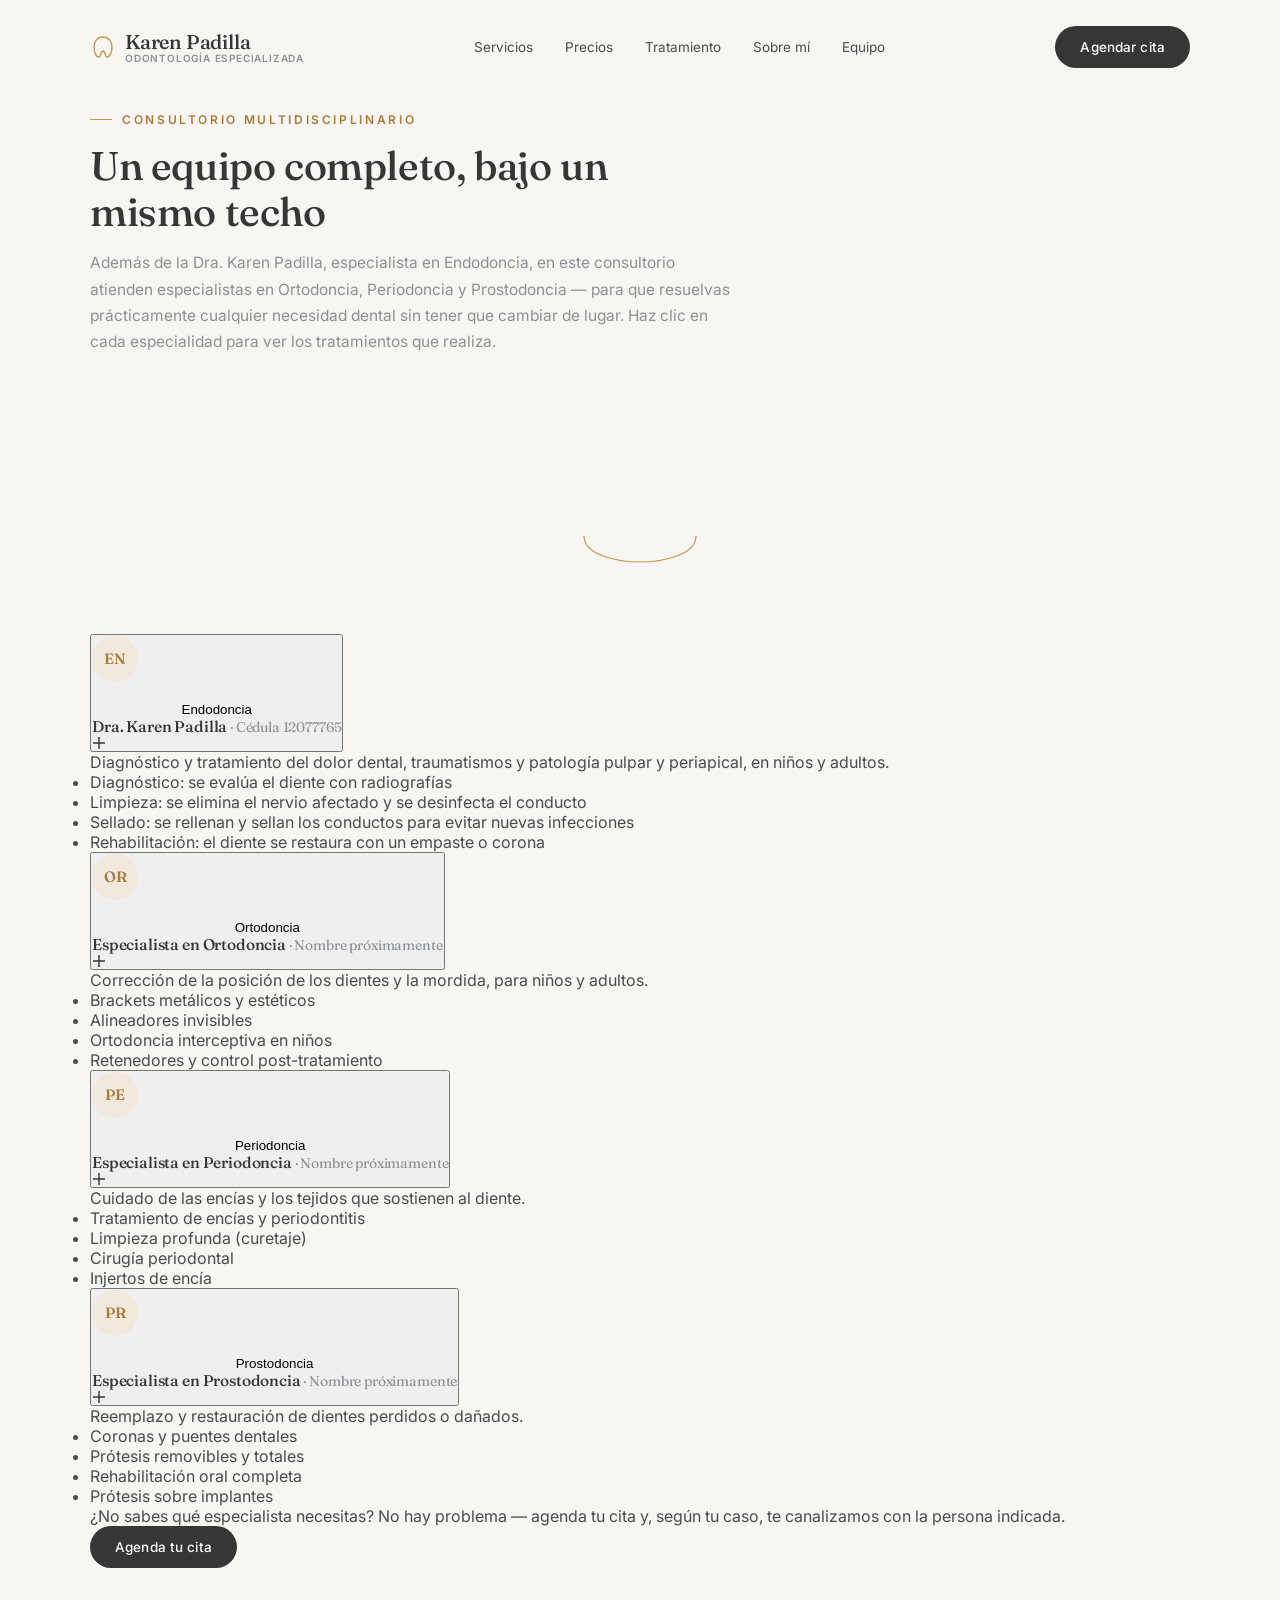
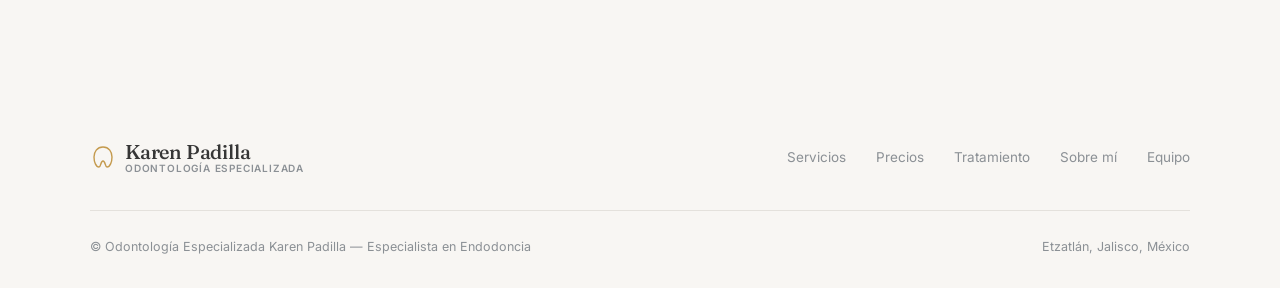
==== equipo.html @ 97d631e5 "Primera versión del sitio" ====
<!DOCTYPE html>
<html lang="es">
<head>
<meta charset="UTF-8">
<meta name="viewport" content="width=device-width, initial-scale=1.0">
<title>Nuestro Equipo — Karen Padilla Odontología Especializada</title>
<link rel="preconnect" href="https://fonts.googleapis.com">
<link href="https://fonts.googleapis.com/css2?family=Fraunces:ital,opsz,wght@0,9..144,300;0,9..144,400;0,9..144,500;0,9..144,600;1,9..144,400&family=Inter:wght@300;400;500;600&display=swap" rel="stylesheet">
<link rel="stylesheet" href="css/style.css">
</head>
<body>

<header id="siteHeader">
  <div class="wrap">
    <nav>
      <a href="index.html" class="logo">
        <svg viewBox="0 0 26 26" fill="none"><path d="M13 3 C7 3 4 8 4 13 C4 18 6 23 9 23 C11 23 10.5 17 13 17 C15.5 17 15 23 17 23 C20 23 22 18 22 13 C22 8 19 3 13 3 Z" stroke="#C49A4D" stroke-width="1.4"/></svg>
        <span>Karen Padilla<small>Odontología especializada</small></span>
      </a>
      <div class="nav-links">
        <a href="index.html#servicios">Servicios</a>
        <a href="index.html#precios">Precios</a>
        <a href="index.html#proceso">Tratamiento</a>
        <a href="index.html#sobre-mi">Sobre mí</a>
        <a href="equipo.html">Equipo</a>
      </div>
      <a href="index.html#contacto" class="btn btn-primary">Agendar cita</a>
    </nav>
  </div>
</header>

<section class="team-page-hero">
  <div class="wrap">
    <div class="section-head reveal">
      <div class="eyebrow">Consultorio multidisciplinario</div>
      <h2>Un equipo completo, bajo un mismo techo</h2>
      <p>Además de la Dra. Karen Padilla, especialista en Endodoncia, en este consultorio atienden especialistas en Ortodoncia, Periodoncia y Prostodoncia — para que resuelvas prácticamente cualquier necesidad dental sin tener que cambiar de lugar. Haz clic en cada especialidad para ver los tratamientos que realiza.</p>
    </div>
  </div>
</section>

<div class="arc-divider">
  <svg viewBox="0 0 120 34"><path d="M4 4 C4 24 40 30 60 30 C80 30 116 24 116 4" stroke="#C49A4D" stroke-width="1.2" fill="none"/></svg>
</div>

<section style="padding-top:60px;">
  <div class="wrap">
    <div class="accordion">

      <div class="acc-item open reveal">
        <button class="acc-head">
          <div class="team-initials">EN</div>
          <div class="acc-head-text">
            <span class="team-role">Endodoncia</span>
            <h3>Dra. Karen Padilla <span style="color:var(--ink-soft); font-weight:400; font-size:14px;">· Cédula 12077765</span></h3>
          </div>
          <div class="acc-toggle"><svg width="14" height="14" viewBox="0 0 14 14"><path d="M7 1v12M1 7h12" stroke="#363636" stroke-width="1.4"/></svg></div>
        </button>
        <div class="acc-body">
          <div class="acc-body-inner">
            <p>Diagnóstico y tratamiento del dolor dental, traumatismos y patología pulpar y periapical, en niños y adultos.</p>
            <ul>
              <li>Diagnóstico: se evalúa el diente con radiografías</li>
              <li>Limpieza: se elimina el nervio afectado y se desinfecta el conducto</li>
              <li>Sellado: se rellenan y sellan los conductos para evitar nuevas infecciones</li>
              <li>Rehabilitación: el diente se restaura con un empaste o corona</li>
            </ul>
          </div>
        </div>
      </div>

      <div class="acc-item reveal">
        <button class="acc-head">
          <div class="team-initials">OR</div>
          <div class="acc-head-text">
            <span class="team-role">Ortodoncia</span>
            <h3>Especialista en Ortodoncia <span style="color:var(--ink-soft); font-weight:400; font-size:14px;">· Nombre próximamente</span></h3>
          </div>
          <div class="acc-toggle"><svg width="14" height="14" viewBox="0 0 14 14"><path d="M7 1v12M1 7h12" stroke="#363636" stroke-width="1.4"/></svg></div>
        </button>
        <div class="acc-body">
          <div class="acc-body-inner">
            <p>Corrección de la posición de los dientes y la mordida, para niños y adultos.</p>
            <ul>
              <li>Brackets metálicos y estéticos</li>
              <li>Alineadores invisibles</li>
              <li>Ortodoncia interceptiva en niños</li>
              <li>Retenedores y control post-tratamiento</li>
            </ul>
          </div>
        </div>
      </div>

      <div class="acc-item reveal">
        <button class="acc-head">
          <div class="team-initials">PE</div>
          <div class="acc-head-text">
            <span class="team-role">Periodoncia</span>
            <h3>Especialista en Periodoncia <span style="color:var(--ink-soft); font-weight:400; font-size:14px;">· Nombre próximamente</span></h3>
          </div>
          <div class="acc-toggle"><svg width="14" height="14" viewBox="0 0 14 14"><path d="M7 1v12M1 7h12" stroke="#363636" stroke-width="1.4"/></svg></div>
        </button>
        <div class="acc-body">
          <div class="acc-body-inner">
            <p>Cuidado de las encías y los tejidos que sostienen al diente.</p>
            <ul>
              <li>Tratamiento de encías y periodontitis</li>
              <li>Limpieza profunda (curetaje)</li>
              <li>Cirugía periodontal</li>
              <li>Injertos de encía</li>
            </ul>
          </div>
        </div>
      </div>

      <div class="acc-item reveal">
        <button class="acc-head">
          <div class="team-initials">PR</div>
          <div class="acc-head-text">
            <span class="team-role">Prostodoncia</span>
            <h3>Especialista en Prostodoncia <span style="color:var(--ink-soft); font-weight:400; font-size:14px;">· Nombre próximamente</span></h3>
          </div>
          <div class="acc-toggle"><svg width="14" height="14" viewBox="0 0 14 14"><path d="M7 1v12M1 7h12" stroke="#363636" stroke-width="1.4"/></svg></div>
        </button>
        <div class="acc-body">
          <div class="acc-body-inner">
            <p>Reemplazo y restauración de dientes perdidos o dañados.</p>
            <ul>
              <li>Coronas y puentes dentales</li>
              <li>Prótesis removibles y totales</li>
              <li>Rehabilitación oral completa</li>
              <li>Prótesis sobre implantes</li>
            </ul>
          </div>
        </div>
      </div>

    </div>

    <div class="team-cta reveal">
      <p>¿No sabes qué especialista necesitas? No hay problema — agenda tu cita y, según tu caso, te canalizamos con la persona indicada.</p>
      <a href="index.html#contacto" class="btn btn-primary">Agenda tu cita</a>
    </div>
  </div>
</section>

<footer>
  <div class="wrap">
    <div class="foot-grid">
      <a href="index.html" class="logo">
        <svg viewBox="0 0 26 26" fill="none"><path d="M13 3 C7 3 4 8 4 13 C4 18 6 23 9 23 C11 23 10.5 17 13 17 C15.5 17 15 23 17 23 C20 23 22 18 22 13 C22 8 19 3 13 3 Z" stroke="#C49A4D" stroke-width="1.4"/></svg>
        <span>Karen Padilla<small>Odontología especializada</small></span>
      </a>
      <div class="foot-links">
        <a href="index.html#servicios">Servicios</a>
        <a href="index.html#precios">Precios</a>
        <a href="index.html#proceso">Tratamiento</a>
        <a href="index.html#sobre-mi">Sobre mí</a>
        <a href="equipo.html">Equipo</a>
      </div>
    </div>
    <div class="foot-bottom">
      <span>© Odontología Especializada Karen Padilla — Especialista en Endodoncia</span>
      <span>Etzatlán, Jalisco, México</span>
    </div>
  </div>
</footer>

<script src="js/script.js"></script>
</body>
</html>
---- css/style.css ----
:root{
    --bg: #F8F6F3;
    --bg-deep: #F1E8DE;
    --bg-card: #FFFFFF;
    --ink: #4B4B4B;
    --ink-soft: #8B9095;
    --clay: #C49A4D;
    --clay-deep: #A87D3C;
    --pine: #4B4B4B;
    --pine-deep: #363636;
    --gold: #C49A4D;
    --rose: #E7B39E;
    --wood: #D5BC96;
    --marble: #C9CDD1;
    --line: #E4E1DC;
  }

  *{margin:0;padding:0;box-sizing:border-box;}
  html{scroll-behavior:smooth;}
  body{
    background:var(--bg);
    color:var(--ink);
    font-family:'Inter',sans-serif;
    font-weight:400;
    overflow-x:hidden;
    -webkit-font-smoothing:antialiased;
  }
  ::selection{background:var(--clay);color:#fff;}

  h1,h2,h3,.serif{
    font-family:'Fraunces', serif;
    font-weight:500;
    color:var(--pine-deep);
    letter-spacing:-0.01em;
  }

  .eyebrow{
    font-family:'Inter',sans-serif;
    font-size:12px;
    letter-spacing:0.22em;
    text-transform:uppercase;
    color:var(--clay-deep);
    font-weight:600;
    display:flex;
    align-items:center;
    gap:10px;
  }
  .eyebrow::before{
    content:'';
    width:22px;height:1px;
    background:var(--clay);
    display:inline-block;
  }

  a{color:inherit;text-decoration:none;}
  img,svg{display:block;max-width:100%;}

  .wrap{max-width:1180px; margin:0 auto; padding:0 40px;}

  .reveal{opacity:0; transform:translateY(28px); transition:opacity .9s cubic-bezier(.16,1,.3,1), transform .9s cubic-bezier(.16,1,.3,1);}
  .reveal.in{opacity:1; transform:translateY(0);}
  @media (prefers-reduced-motion: reduce){ .reveal{opacity:1;transform:none;transition:none;} }

  /* ---------- nav ---------- */
  header{position:fixed; top:0; left:0; right:0; z-index:100; padding:26px 0; transition:padding .4s ease, background .4s ease, box-shadow .4s ease;}
  header.scrolled{padding:16px 0; background:rgba(248,246,243,0.9); backdrop-filter:blur(14px); box-shadow:0 1px 0 var(--line);}
  nav{display:flex; align-items:center; justify-content:space-between;}
  .logo{font-family:'Fraunces',serif; font-size:20px; font-weight:500; color:var(--pine-deep); display:flex; align-items:center; gap:9px; letter-spacing:-0.01em; line-height:1.15;}
  .logo svg{width:26px;height:26px; flex:none;}
  .logo small{display:block; font-family:'Inter',sans-serif; font-size:10px; letter-spacing:0.08em; text-transform:uppercase; color:var(--ink-soft); font-weight:600;}
  .nav-links{display:flex; gap:32px; align-items:center; font-size:13.5px; color:var(--ink);}
  .nav-links a{position:relative; padding:4px 0;}
  .nav-links a::after{content:''; position:absolute; left:0; bottom:0; width:0; height:1px; background:var(--clay); transition:width .35s ease;}
  .nav-links a:hover::after{width:100%;}
  .btn{display:inline-flex; align-items:center; gap:8px; padding:12px 24px; border-radius:100px; font-size:13.5px; font-weight:500; letter-spacing:0.01em; cursor:pointer; border:1px solid transparent; transition:transform .35s cubic-bezier(.16,1,.3,1), box-shadow .35s ease, background .35s ease, color .35s ease;}
  .btn-primary{background:var(--pine-deep); color:#fff;}
  .btn-primary:hover{background:var(--clay-deep); transform:translateY(-2px); box-shadow:0 10px 24px -8px rgba(196,154,77,0.55);}
  .btn-ghost{border-color:var(--pine-deep); color:var(--pine-deep);}
  .btn-ghost:hover{background:var(--pine-deep); color:#fff; transform:translateY(-2px);}

  /* ---------- hero ---------- */
  .hero{position:relative; padding:180px 0 120px; overflow:hidden;}
  .hero-grid{display:grid; grid-template-columns:1.05fr 0.95fr; gap:40px; align-items:center;}
  .hero h1{font-size:clamp(38px, 4.8vw, 62px); line-height:1.06; margin:22px 0 26px;}
  .hero h1 em{font-style:italic; color:var(--clay-deep); font-weight:400;}
  .hero p{font-size:17px; line-height:1.7; color:var(--ink); max-width:460px; margin-bottom:38px;}
  .hero-ctas{display:flex; gap:16px; align-items:center; margin-bottom:56px; flex-wrap:wrap;}
  .hero-trust{display:flex; gap:34px; padding-top:30px; border-top:1px solid var(--line); flex-wrap:wrap;}
  .hero-trust div{display:flex; flex-direction:column; gap:2px;}
  .hero-trust b{font-family:'Fraunces',serif; font-size:22px; color:var(--pine-deep); font-weight:500;}
  .hero-trust span{font-size:12px; color:var(--ink-soft);}

  .hero-visual{position:relative; height:560px;}
  .arc-frame{position:absolute; inset:0; display:flex; align-items:center; justify-content:center;}
  .arc-photo{width:340px; height:420px; border-radius:170px 170px 20px 20px; background:linear-gradient(160deg, var(--wood), var(--rose)); position:relative; display:flex; align-items:center; justify-content:center; color:rgba(255,255,255,0.8); font-size:12.5px; letter-spacing:0.1em; text-transform:uppercase; box-shadow:0 40px 70px -30px rgba(54,54,54,0.35); overflow:hidden; text-align:center; padding:0 30px;}
  .arc-badge{position:absolute; background:var(--bg-card); border-radius:16px; padding:16px 18px; box-shadow:0 18px 40px -18px rgba(54,54,54,0.28); display:flex; align-items:center; gap:12px; font-size:13px; animation:float 6s ease-in-out infinite;}
  .arc-badge b{display:block; font-family:'Fraunces',serif; font-size:16px; color:var(--pine-deep); font-weight:500;}
  .arc-badge span{color:var(--ink-soft); font-size:11.5px;}
  .badge-1{top:8%; left:-2%; animation-delay:0s;}
  .badge-2{bottom:10%; right:-4%; animation-delay:1.6s;}
  @keyframes float{0%,100%{transform:translateY(0);} 50%{transform:translateY(-12px);}}

  .smile-line{position:absolute; inset:0; pointer-events:none;}
  .smile-line path{stroke:var(--clay); stroke-width:1.4; fill:none; stroke-dasharray:900; stroke-dashoffset:900; animation:draw 2.6s cubic-bezier(.16,1,.3,1) 0.3s forwards;}
  @keyframes draw{ to{ stroke-dashoffset:0; } }

  .arc-divider{display:flex; justify-content:center; padding:0 0 8px;}
  .arc-divider svg{width:120px; height:34px;}

  section{padding:112px 0;}
  .section-head{max-width:640px; margin-bottom:64px;}
  .section-head h2{font-size:clamp(28px,3.2vw,40px); margin-top:16px; line-height:1.14;}
  .section-head p{color:var(--ink-soft); font-size:15.5px; margin-top:16px; line-height:1.7;}
  .center{text-align:center; margin-left:auto; margin-right:auto;}
  .bg-deep{background:var(--bg-deep);}

  /* ---------- areas de atencion ---------- */
  .treat-grid{display:grid; grid-template-columns:repeat(3,1fr); gap:1px; background:var(--line); border:1px solid var(--line); border-radius:22px; overflow:hidden;}
  .treat-card{background:var(--bg-card); padding:40px 32px; transition:background .4s ease, transform .4s ease; position:relative;}
  .treat-card:hover{background:var(--bg-deep); transform:translateY(-4px);}
  .treat-tag{font-size:11px; letter-spacing:0.1em; text-transform:uppercase; color:var(--clay-deep); font-weight:600; margin-bottom:18px; display:block;}
  .treat-card h3{font-size:19px; margin-bottom:10px; font-weight:500;}
  .treat-card p{font-size:14px; color:var(--ink-soft); line-height:1.65;}

  /* ---------- precios ---------- */
  .price-note{font-size:13.5px; color:var(--ink-soft); margin-top:-40px; margin-bottom:44px; max-width:600px; line-height:1.6;}
  .price-highlight{display:grid; grid-template-columns:1fr 1fr; gap:20px; margin-bottom:20px;}
  .price-card{background:var(--bg-card); border:1px solid var(--line); border-radius:20px; padding:30px 32px; display:flex; justify-content:space-between; align-items:center;}
  .price-card h3{font-size:17px; font-weight:500; margin-bottom:4px;}
  .price-card span{font-size:13px; color:var(--ink-soft);}
  .price-tag{font-family:'Fraunces',serif; font-size:15px; color:var(--clay-deep); font-style:italic;}
  .price-list{background:var(--bg-card); border:1px solid var(--line); border-radius:20px; padding:10px 32px;}
  .price-row{display:flex; justify-content:space-between; align-items:center; padding:18px 0; border-bottom:1px solid var(--line); font-size:14.5px;}
  .price-row:last-child{border-bottom:none;}
  .price-row span{color:var(--clay-deep); font-family:'Fraunces',serif; font-style:italic; font-size:14px;}

  /* ---------- proceso ---------- */
  .process-grid{display:grid; grid-template-columns:repeat(4,1fr); gap:30px;}
  .process-step{position:relative; padding-top:6px;}
  .process-num{font-family:'Fraunces',serif; font-size:14px; color:var(--clay); font-style:italic; margin-bottom:18px; display:block;}
  .process-step h3{font-size:18px; margin-bottom:10px; font-weight:500;}
  .process-step p{font-size:14px; color:var(--ink-soft); line-height:1.65;}
  .process-line{position:absolute; top:0; left:-15px; width:1px; height:100%; background:var(--line);}
  .process-step:first-child .process-line{display:none;}

  /* ---------- sobre mi ---------- */
  .why-grid{display:grid; grid-template-columns:0.85fr 1.15fr; gap:70px; align-items:center;}
  .why-photo{aspect-ratio:4/5; border-radius:24px; background:linear-gradient(155deg, var(--marble), var(--bg-deep)); display:flex; align-items:center; justify-content:center; color:var(--ink-soft); font-size:12.5px; letter-spacing:0.08em; text-transform:uppercase; position:relative; overflow:hidden; text-align:center; padding:0 24px;}
  .why-photo::before{content:''; position:absolute; inset:18px; border:1px solid rgba(255,255,255,0.5); border-radius:16px;}
  .why-list{display:flex; flex-direction:column;}
  .why-item{display:flex; gap:16px; padding:18px 0; border-bottom:1px solid var(--line); align-items:flex-start;}
  .why-item:first-child{padding-top:0;}
  .why-item:last-child{border-bottom:none;}
  .why-item svg{flex:none; margin-top:3px;}
  .why-item p{font-size:15px; color:var(--ink); line-height:1.65;}
  .credential-row{display:flex; gap:28px; margin-top:30px; flex-wrap:wrap;}
  .credential{display:flex; flex-direction:column; gap:3px;}
  .credential b{font-family:'Fraunces',serif; font-size:15px; color:var(--pine-deep); font-weight:500;}
  .credential span{font-size:12px; color:var(--ink-soft);}

  /* ---------- familia ---------- */
  .family-grid{display:grid; grid-template-columns:1fr 1fr; gap:26px;}
  .family-card{background:var(--bg-card); border:1px solid var(--line); border-radius:22px; padding:40px 36px;}
  .family-tag{font-size:11px; letter-spacing:0.1em; text-transform:uppercase; color:var(--clay-deep); font-weight:600;}
  .family-card h3{font-size:22px; margin:14px 0 12px; font-weight:500;}
  .family-card p{font-size:14.5px; color:var(--ink-soft); line-height:1.7;}

  /* ---------- equipo ---------- */
  .team-grid{display:grid; grid-template-columns:repeat(4,1fr); gap:24px;}
  .team-card{background:var(--bg-card); border:1px solid var(--line); border-radius:20px; padding:30px 26px; transition:transform .4s ease, box-shadow .4s ease;}
  .team-card:hover{transform:translateY(-6px); box-shadow:0 26px 50px -26px rgba(54,54,54,0.22);}
  .team-initials{width:46px; height:46px; border-radius:50%; background:var(--bg-deep); color:var(--clay-deep); font-family:'Fraunces',serif; font-weight:600; font-size:15px; display:flex; align-items:center; justify-content:center; margin-bottom:20px;}
  .team-card .team-role{font-size:11px; letter-spacing:0.08em; text-transform:uppercase; color:var(--clay-deep); font-weight:600; margin-bottom:8px; display:block;}
  .team-card h3{font-size:17px; font-weight:500; margin-bottom:4px;}
  .team-card .team-sub{font-size:12.5px; color:var(--ink-soft); margin-bottom:16px; display:block;}
  .team-card ul{list-style:none; display:flex; flex-direction:column; gap:8px;}
  .team-card li{font-size:13px; color:var(--ink); line-height:1.5; padding-left:14px; position:relative;}
  .team-card li::before{content:'—'; position:absolute; left:0; color:var(--clay);}

  /* ---------- contacto ---------- */
  .contact{background:var(--pine-deep); border-radius:32px; margin:0 24px; padding:90px 70px; color:#F4F1EC; position:relative; overflow:hidden;}
  .contact::before{content:''; position:absolute; right:-120px; top:-120px; width:420px; height:420px; border-radius:50%; border:1px solid rgba(196,154,77,0.3);}
  .contact::after{content:''; position:absolute; right:-60px; top:-60px; width:300px; height:300px; border-radius:50%; border:1px solid rgba(196,154,77,0.22);}
  .contact-grid{display:grid; grid-template-columns:1fr 1fr; gap:70px; position:relative; z-index:2;}
  .contact .eyebrow{color:var(--wood);}
  .contact .eyebrow::before{background:var(--wood);}
  .contact h2{color:#fff; font-size:clamp(28px,3.2vw,36px); margin:16px 0 20px; line-height:1.18;}
  .contact p{color:rgba(244,241,236,0.72); font-size:15px; line-height:1.7; max-width:400px; margin-bottom:34px;}
  .contact-info{display:flex; flex-direction:column; gap:20px;}
  .contact-info div{display:flex; gap:14px; align-items:flex-start; font-size:14.5px; color:rgba(244,241,236,0.85);}
  .contact-info b{display:block; font-size:12px; letter-spacing:0.08em; text-transform:uppercase; color:var(--wood); margin-bottom:3px; font-weight:600;}
  .wa-btn{margin-top:30px; background:#25D366; color:#fff;}
  .wa-btn:hover{background:#1DA851; box-shadow:0 10px 24px -8px rgba(37,211,102,0.5);}

  .form{display:flex; flex-direction:column; gap:16px;}
  .form-row{display:grid; grid-template-columns:1fr 1fr; gap:16px;}
  input,select,textarea{width:100%; background:rgba(255,255,255,0.06); border:1px solid rgba(255,255,255,0.16); border-radius:12px; padding:14px 16px; color:#fff; font-family:'Inter',sans-serif; font-size:14px; outline:none; transition:border .3s ease, background .3s ease;}
  input::placeholder, textarea::placeholder{color:rgba(244,241,236,0.42);}
  input:focus, select:focus, textarea:focus{border-color:var(--clay); background:rgba(255,255,255,0.1);}
  textarea{resize:none; min-height:100px;}
  .form .btn-primary{background:var(--clay); justify-content:center; padding:15px; margin-top:6px;}
  .form .btn-primary:hover{background:var(--wood); color:var(--pine-deep); box-shadow:none;}
  .form-note{font-size:11.5px; color:rgba(244,241,236,0.5); margin-top:-4px;}

  footer{padding:60px 0 34px;}
  .foot-grid{display:flex; justify-content:space-between; align-items:center; padding-bottom:36px; margin-bottom:28px; border-bottom:1px solid var(--line); flex-wrap:wrap; gap:20px;}
  .foot-links{display:flex; gap:30px; font-size:13.5px; color:var(--ink-soft); flex-wrap:wrap;}
  .foot-bottom{display:flex; justify-content:space-between; font-size:12.5px; color:var(--ink-soft); flex-wrap:wrap; gap:8px;}

  @media (max-width: 900px){
    .wrap{padding:0 22px;}
    .nav-links{display:none;}
    .hero{padding:140px 0 70px;}
    .hero-grid{grid-template-columns:1fr; gap:60px;}
    .hero-visual{height:400px;}
    .hero p{max-width:100%;}
    .treat-grid{grid-template-columns:1fr;}
    .price-highlight{grid-template-columns:1fr;}
    .process-grid{grid-template-columns:1fr; gap:36px;}
    .process-line{display:none;}
    .why-grid{grid-template-columns:1fr; gap:40px;}
    .family-grid{grid-template-columns:1fr;}
    .team-grid{grid-template-columns:1fr 1fr; gap:18px;}
    .contact{padding:50px 30px; margin:0 12px;}
    .contact-grid{grid-template-columns:1fr; gap:40px;}
    .form-row{grid-template-columns:1fr;}
    .foot-grid{flex-direction:column; align-items:flex-start;}
  }
  @media (max-width:560px){ .team-grid{grid-template-columns:1fr;} }
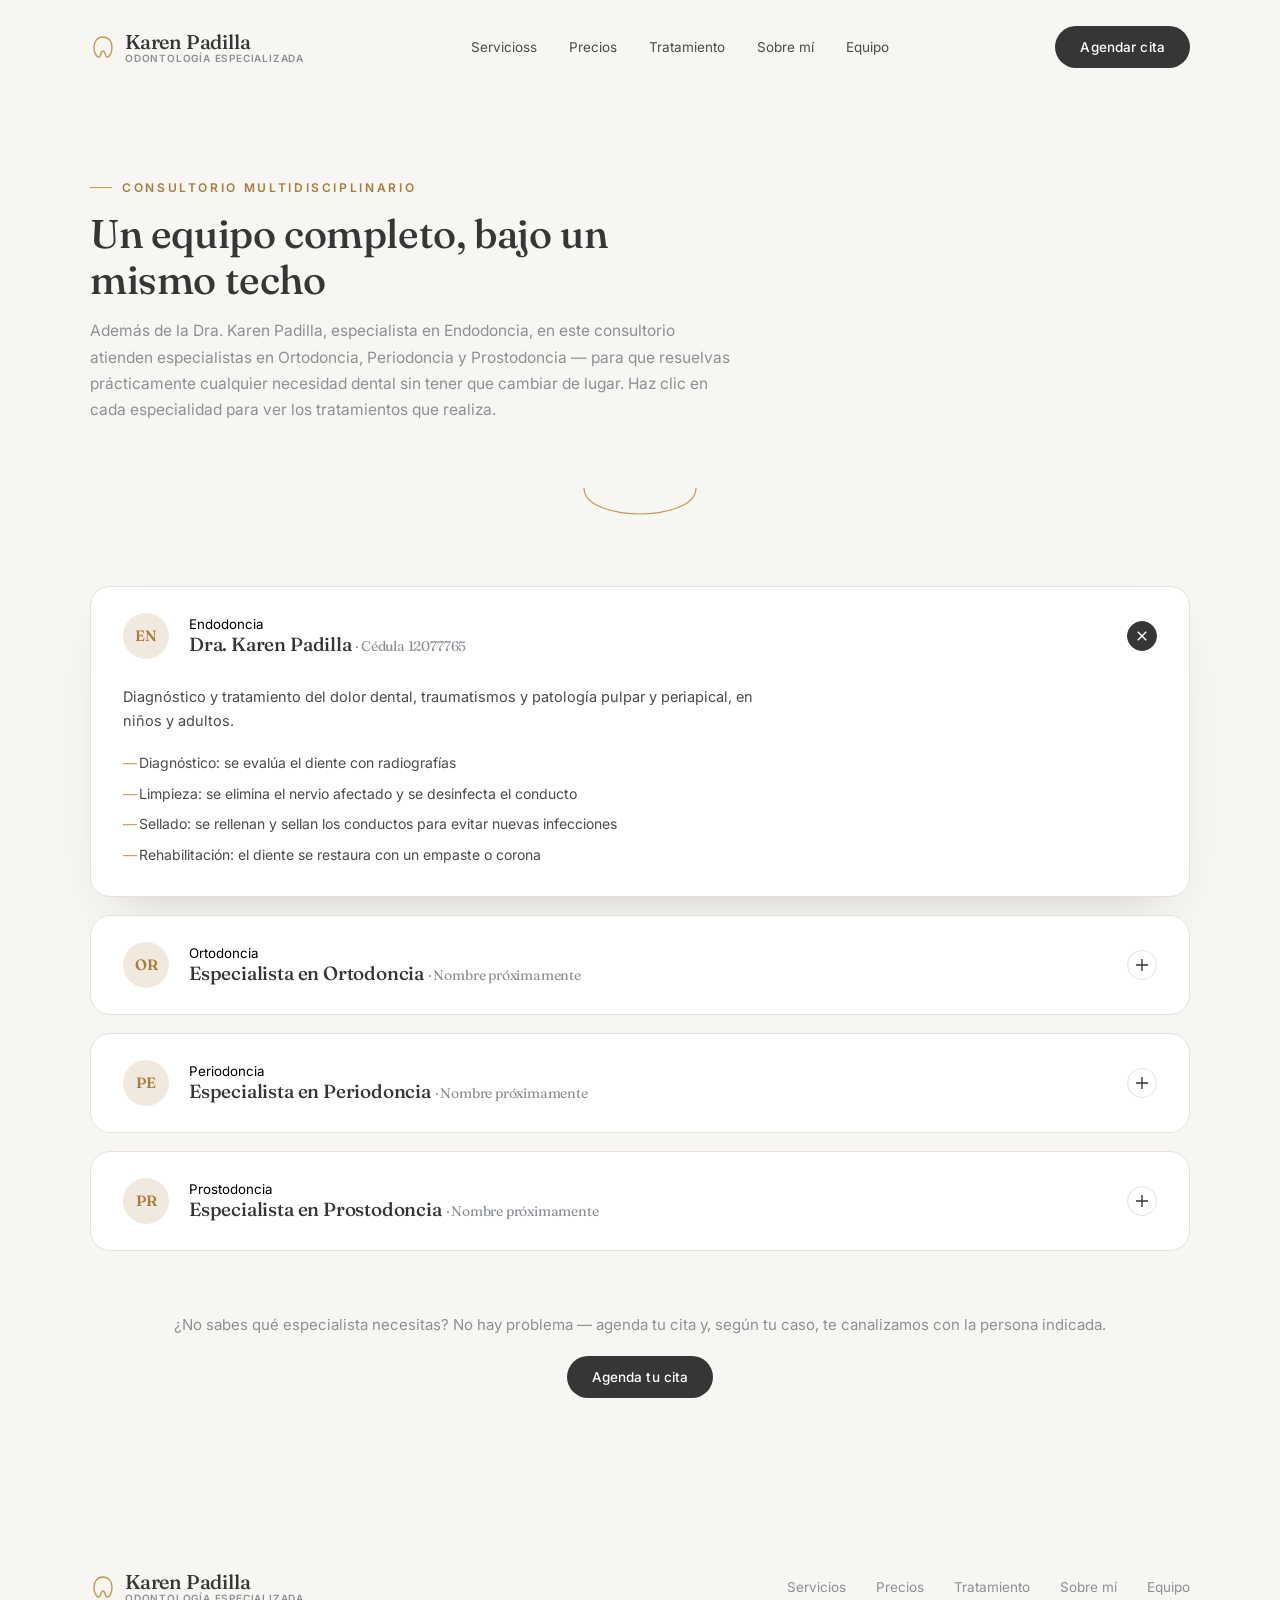
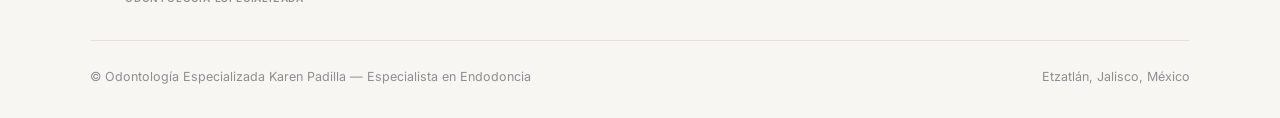
==== commit a605e2c8: "Agregar página de equipo con acordeón v3" ====
--- a/equipo.html
+++ b/equipo.html
@@ -18,7 +18,7 @@
         <span>Karen Padilla<small>Odontología especializada</small></span>
       </a>
       <div class="nav-links">
-        <a href="index.html#servicios">Servicios</a>
+        <a href="index.html#servicios">Servicioss</a>
         <a href="index.html#precios">Precios</a>
         <a href="index.html#proceso">Tratamiento</a>
         <a href="index.html#sobre-mi">Sobre mí</a>
--- a/css/style.css
+++ b/css/style.css
@@ -201,6 +201,31 @@
   .form .btn-primary{background:var(--clay); justify-content:center; padding:15px; margin-top:6px;}
   .form .btn-primary:hover{background:var(--wood); color:var(--pine-deep); box-shadow:none;}
   .form-note{font-size:11.5px; color:rgba(244,241,236,0.5); margin-top:-4px;}
+
+  /* ---------- equipo (página independiente, acordeón) ---------- */
+  .team-page-hero{padding:180px 0 60px;}
+  .team-page-hero .section-head{margin-bottom:0;}
+  .accordion{display:flex; flex-direction:column; gap:18px;}
+  .acc-item{background:var(--bg-card); border:1px solid var(--line); border-radius:20px; overflow:hidden; transition:box-shadow .35s ease;}
+  .acc-item.open{box-shadow:0 26px 50px -30px rgba(54,54,54,0.25);}
+  .acc-head{display:flex; align-items:center; gap:20px; padding:26px 32px; cursor:pointer; background:none; border:none; width:100%; text-align:left; font-family:'Inter',sans-serif;}
+  .acc-head .team-initials{margin-bottom:0; flex:none;}
+  .acc-head-text{flex:1;}
+  .acc-head-text .team-role{margin-bottom:4px;}
+  .acc-head-text h3{font-size:19px; font-weight:500;}
+  .acc-toggle{width:30px; height:30px; border-radius:50%; border:1px solid var(--line); display:flex; align-items:center; justify-content:center; flex:none; transition:transform .4s cubic-bezier(.16,1,.3,1), background .3s ease;}
+  .acc-toggle svg{transition:transform .4s ease;}
+  .acc-item.open .acc-toggle{background:var(--pine-deep); border-color:var(--pine-deep);}
+  .acc-item.open .acc-toggle svg{transform:rotate(45deg);}
+  .acc-item.open .acc-toggle svg path{stroke:#fff;}
+  .acc-body{max-height:0; overflow:hidden; transition:max-height .5s cubic-bezier(.16,1,.3,1);}
+  .acc-body-inner{padding:0 32px 30px 32px; display:flex; flex-direction:column; gap:18px;}
+  .acc-body-inner p{font-size:14.5px; color:var(--ink); line-height:1.7; max-width:640px;}
+  .acc-body-inner ul{list-style:none; display:flex; flex-direction:column; gap:9px;}
+  .acc-body-inner li{font-size:14px; color:var(--ink); line-height:1.55; padding-left:16px; position:relative;}
+  .acc-body-inner li::before{content:'—'; position:absolute; left:0; color:var(--clay);}
+  .team-cta{text-align:center; margin-top:64px;}
+  .team-cta p{color:var(--ink-soft); font-size:15px; margin-bottom:22px;}
 
   footer{padding:60px 0 34px;}
   .foot-grid{display:flex; justify-content:space-between; align-items:center; padding-bottom:36px; margin-bottom:28px; border-bottom:1px solid var(--line); flex-wrap:wrap; gap:20px;}
